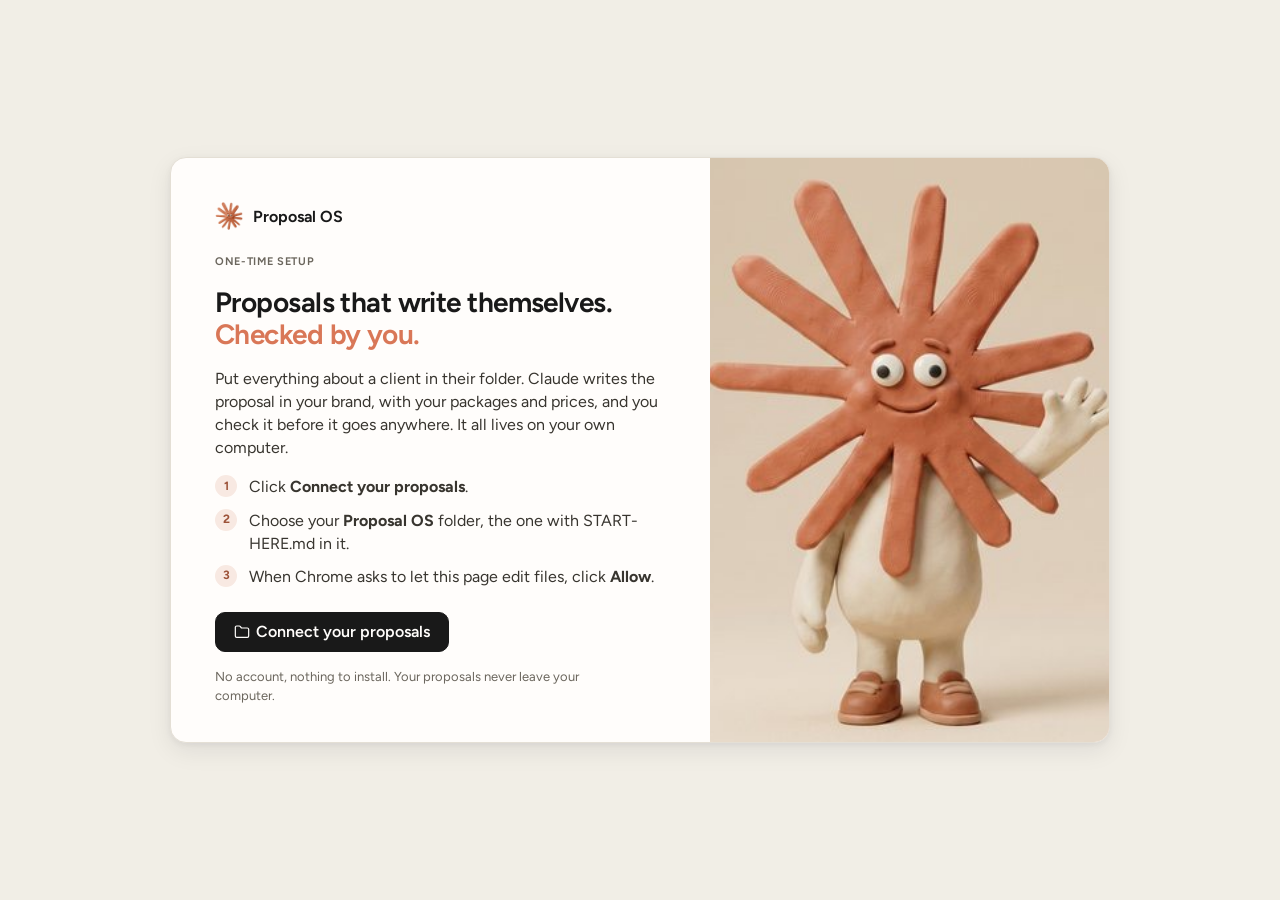
==== Open Proposals.html @ c0152b22 "Proposal OS, first release Tool 3 of the small business toolkit. Everything about a client goes in t" ====
<!doctype html>
<html lang="en-GB">
<head>
  <meta charset="utf-8">
  <meta name="viewport" content="width=device-width, initial-scale=1">
  <title>Opening Proposal OS</title>
  <!--
    Double-click this to open your proposals.
    If the helper is running on this computer (Claude starts it), this goes straight to
    http://localhost:4747. If it isn't, it opens the app, which explains how to start it.
  -->
  <style>
    body { margin: 0; min-height: 100vh; display: grid; place-items: center; background: #F7F7F5; color: #1C1C1A; font: 15px/1.5 -apple-system, BlinkMacSystemFont, "Segoe UI", Helvetica, Arial, sans-serif; }
    a { color: #9A4E33; }
  </style>
</head>
<body>
  <p>Opening your proposals. If nothing happens, <a href="http://localhost:4747/proposals/">open it here</a>.</p>
  <script>
    // Ask the helper if it's running; it answers by loading a tiny script
    var timer = setTimeout(notRunning, 1500);
    function running() { clearTimeout(timer); window.location.replace("http://localhost:4747/proposals/"); }
    function notRunning() { window.location.replace("apps/proposals/index.html"); }
    var probe = document.createElement("script");
    probe.src = "http://localhost:4747/api/alive.js?t=" + Date.now();
    probe.onload = function () { if (window.tlosAlive) running(); else notRunning(); };
    probe.onerror = notRunning;
    document.head.appendChild(probe);
  </script>
</body>
</html>
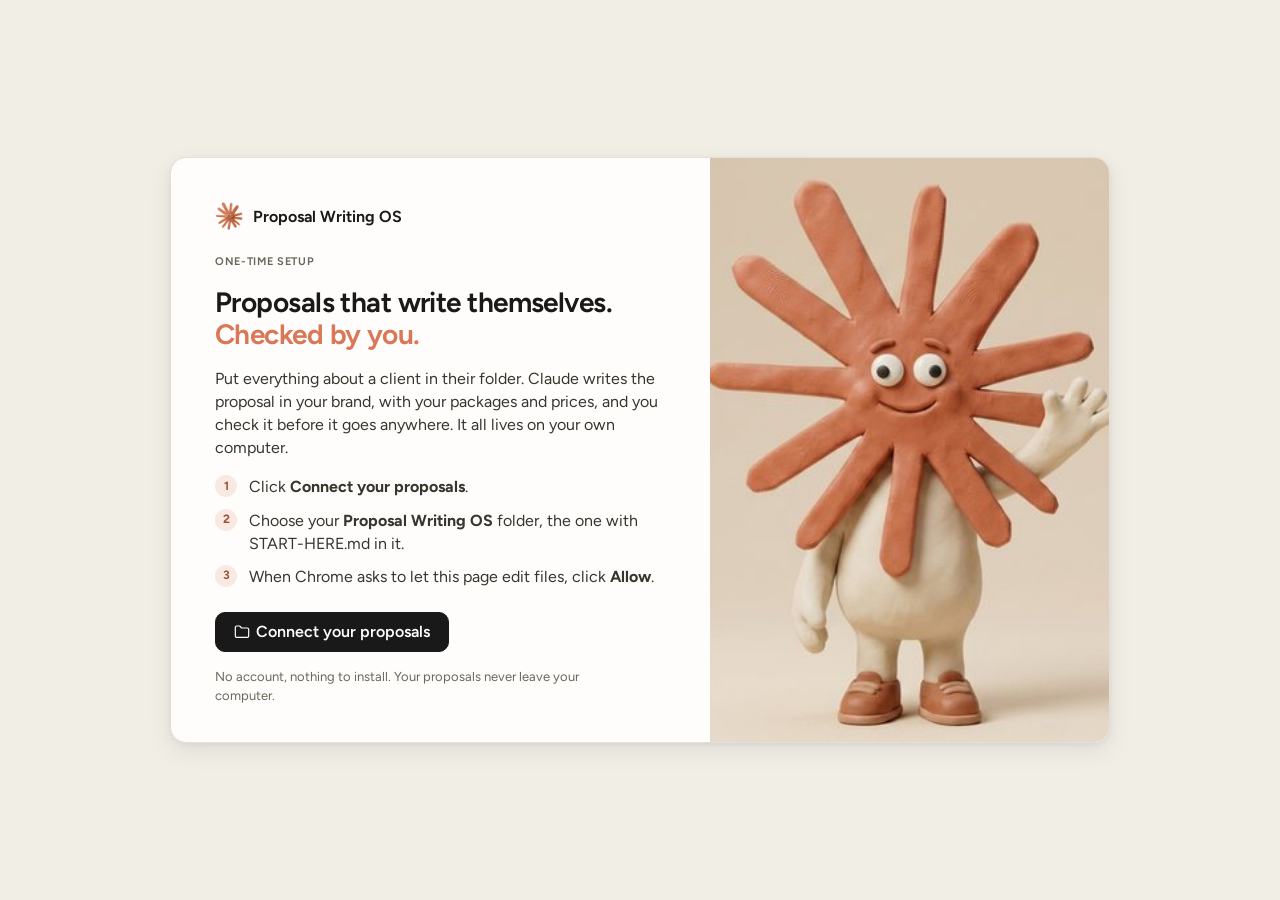
==== commit 43888a68: "Rename the app to Proposal Writing OS George's decision (21 October 2026): the app is called Proposa" ====
--- a/Open Proposals.html
+++ b/Open Proposals.html
@@ -3,7 +3,7 @@
 <head>
   <meta charset="utf-8">
   <meta name="viewport" content="width=device-width, initial-scale=1">
-  <title>Opening Proposal OS</title>
+  <title>Opening Proposal Writing OS</title>
   <!--
     Double-click this to open your proposals.
     If the helper is running on this computer (Claude starts it), this goes straight to
